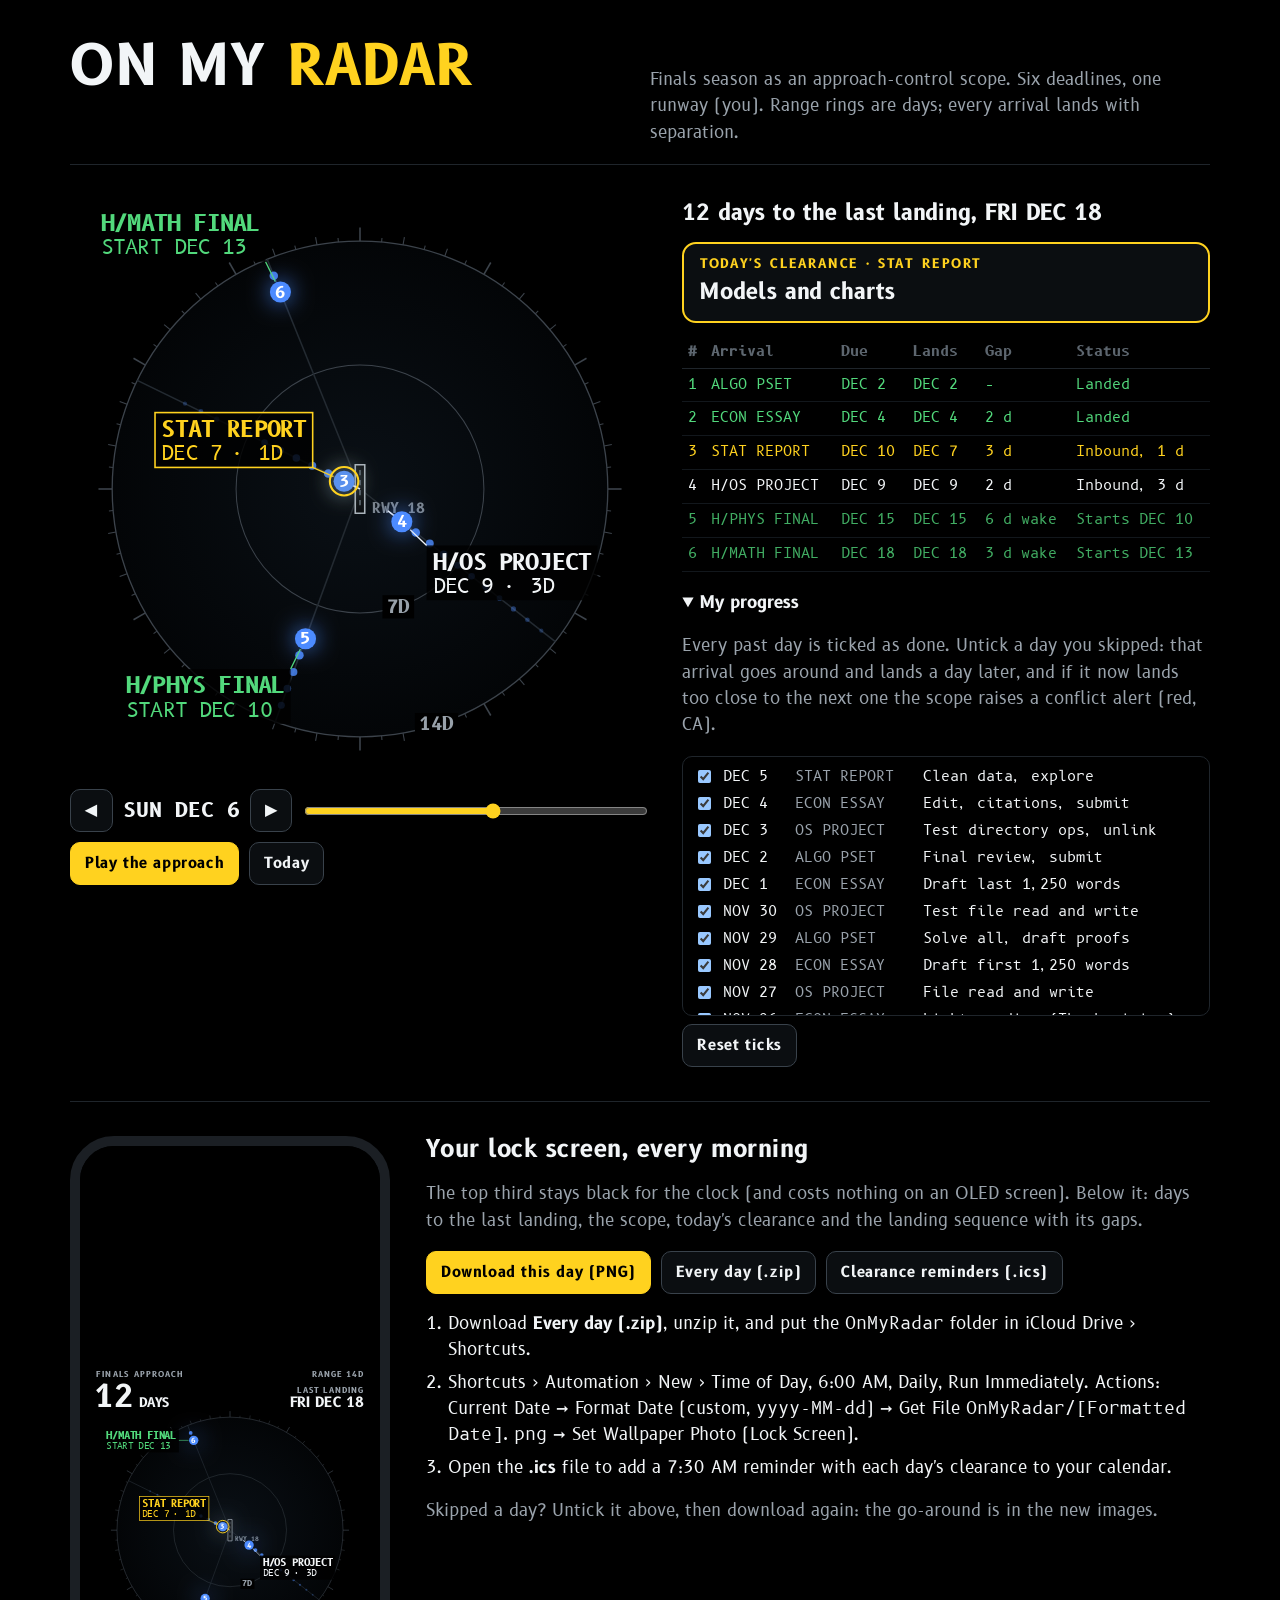
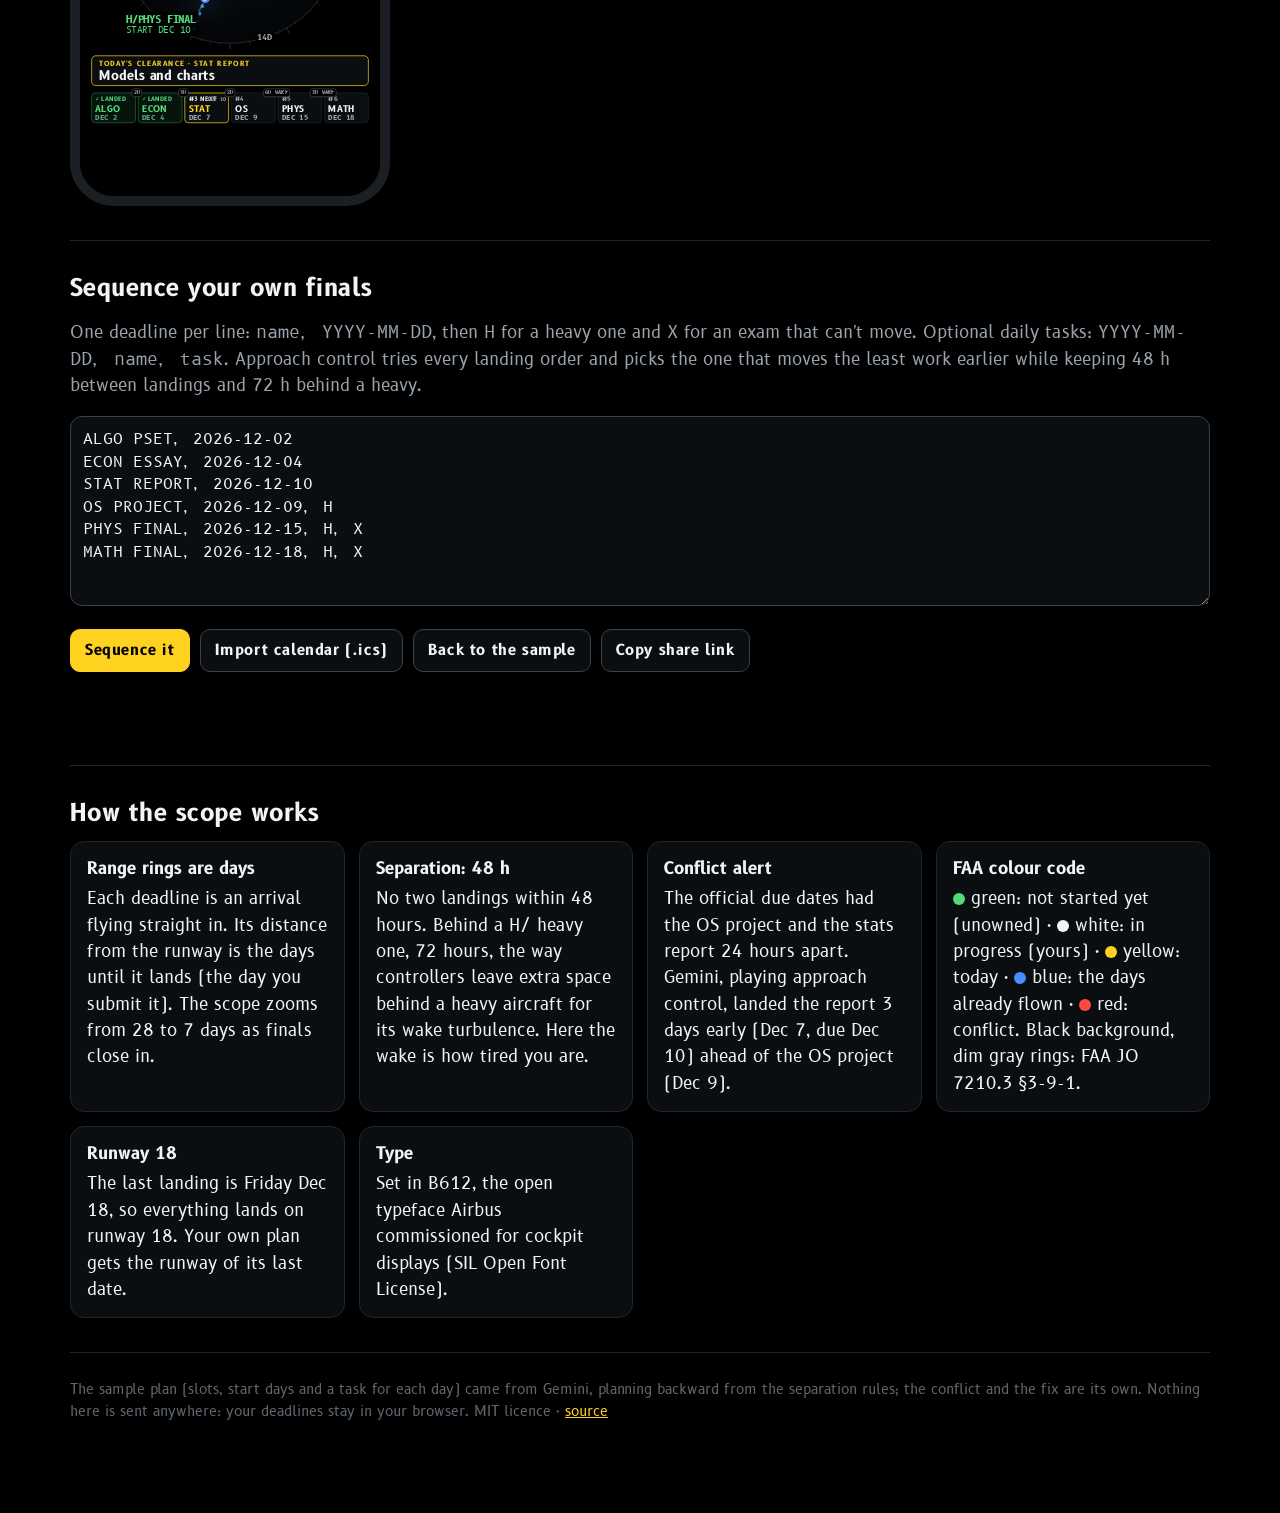
==== index.html @ 5838f240 "On My Radar: finals season as an approach-control lock screen" ====
<!doctype html>
<html lang="en">
<head>
<meta charset="utf-8">
<meta name="viewport" content="width=device-width, initial-scale=1">
<title>On My Radar · finals season as approach control</title>
<meta name="description" content="A countdown lock screen that sequences six finals deadlines like air traffic onto one runway: range rings are days, 48 h separation, extra wake gap behind the heavy ones.">
<meta property="og:title" content="On My Radar">
<meta property="og:description" content="Finals season as an approach-control radar. Six deadlines, one runway: you.">
<meta property="og:image" content="og.jpg">
<meta name="theme-color" content="#000000">
<link rel="stylesheet" href="fonts.css">
<style>
  :root { --bg:#000; --panel:#0b0e11; --line:#1f252b; --ink:#f2f5f7; --mute:#9aa3ac; --dim:#5d666f; --yellow:#ffd21f; --green:#52d97c; --blue:#4c8bff; --red:#ff4b3e; color-scheme: dark; }
  * { box-sizing: border-box; }
  html, body { margin: 0; background: var(--bg); color: var(--ink); font: 400 17px/1.55 "B612", system-ui, sans-serif; }
  main { max-width: 1180px; margin: 0 auto; padding: 0 20px 64px; overflow-x: clip; }
  a { color: var(--yellow); }
  .mono { font-family: "B612 Mono", Menlo, monospace; }
  header { padding: 40px 0 18px; display: flex; flex-wrap: wrap; gap: 8px 24px; align-items: baseline; justify-content: space-between; border-bottom: 1px solid var(--line); }
  h1 { margin: 0; font: 700 clamp(34px, 6vw, 56px)/1 "B612", sans-serif; letter-spacing: .02em; }
  h1 span { color: var(--yellow); }
  .lede { margin: 0; color: var(--mute); max-width: 560px; }
  h2 { font: 700 24px/1.2 "B612", sans-serif; margin: 0 0 12px; letter-spacing: .02em; }
  .k { display: block; font: 700 13px/1.3 "B612", sans-serif; letter-spacing: .14em; text-transform: uppercase; color: var(--yellow); }
  .muted { color: var(--mute); }
  section { padding: 34px 0; border-bottom: 1px solid var(--line); }
  .console { display: grid; grid-template-columns: minmax(0, 1.1fr) minmax(0, 1fr); gap: 32px; align-items: start; }
  #scope { width: 100%; aspect-ratio: 1; display: block; }
  .controls { display: flex; flex-wrap: wrap; gap: 10px; align-items: center; margin-top: 10px; }
  .controls input[type=range] { flex: 1 1 200px; accent-color: var(--yellow); }
  #dateLabel { font: 700 20px "B612 Mono", monospace; min-width: 9ch; text-align: center; }
  button, .btn { font: 700 15px "B612", sans-serif; letter-spacing: .04em; color: var(--ink); background: var(--panel); border: 1.5px solid #39424b; border-radius: 10px; padding: 10px 14px; cursor: pointer; }
  button:hover, .btn:hover { border-color: var(--yellow); }
  button.primary { background: var(--yellow); color: #000; border-color: var(--yellow); }
  #countdown { font: 700 22px/1.3 "B612", sans-serif; margin: 0 0 14px; }
  .clearance { border: 2px solid var(--yellow); border-radius: 14px; padding: 12px 16px; background: var(--panel); margin-bottom: 14px; }
  .clearance b { display: block; font-size: 22px; margin-top: 2px; }
  .alert { border: 2px solid var(--red); color: var(--red); border-radius: 12px; padding: 10px 14px; font-weight: 700; margin-bottom: 14px; animation: blink 1s steps(2, start) infinite; }
  @keyframes blink { 50% { border-color: transparent; } }
  @media (prefers-reduced-motion: reduce) { .alert { animation: none; } }
  table { width: 100%; border-collapse: collapse; font: 400 14px/1.35 "B612 Mono", monospace; }
  th { text-align: left; color: var(--dim); font-weight: 700; padding: 6px 6px; border-bottom: 1px solid var(--line); }
  td { padding: 7px 6px; border-bottom: 1px solid #12171c; }
  tr.landed td { color: var(--green); }
  tr.unowned td { color: var(--green); opacity: .8; }
  tr.today td { color: var(--yellow); }
  em.ca { color: var(--red); font-style: normal; font-weight: 700; }
  em.ga { color: var(--yellow); font-style: normal; }
  .tablewrap { overflow-x: auto; }
  details { margin-top: 18px; }
  summary { cursor: pointer; font-weight: 700; }
  #ticks { max-height: 260px; overflow: auto; margin: 8px 0; border: 1px solid var(--line); border-radius: 10px; padding: 6px 10px; }
  .tick { display: grid; grid-template-columns: 22px 64px 120px 1fr; gap: 8px; align-items: center; font: 400 14px "B612 Mono", monospace; padding: 4px 0; }
  .tick .nm { color: var(--mute); }
  .lock { display: grid; grid-template-columns: 320px minmax(0, 1fr); gap: 36px; align-items: start; }
  #phone { width: 100%; display: block; border-radius: 44px; border: 10px solid #1b1f24; background: #000; }
  .row { display: flex; flex-wrap: wrap; gap: 10px; margin: 14px 0; }
  ol { padding-left: 22px; } li { margin: 6px 0; }
  textarea { width: 100%; min-height: 190px; background: var(--panel); color: var(--ink); border: 1.5px solid #39424b; border-radius: 12px; padding: 12px; font: 400 15px/1.5 "B612 Mono", monospace; }
  #planMsg { min-height: 1.5em; color: var(--mute); }
  .rules { display: grid; grid-template-columns: repeat(auto-fit, minmax(240px, 1fr)); gap: 14px; }
  .rule { background: var(--panel); border: 1px solid var(--line); border-radius: 14px; padding: 14px 16px; }
  .rule b { display: block; margin-bottom: 4px; }
  .sw { display: inline-block; width: 12px; height: 12px; border-radius: 50%; margin-right: 6px; vertical-align: -1px; }
  footer { padding: 26px 0; color: var(--dim); font-size: 14px; }
  label.file { position: relative; overflow: hidden; }
  label.file input { position: absolute; inset: 0; opacity: 0; cursor: pointer; }
  @media (max-width: 860px) {
    .console, .lock { grid-template-columns: minmax(0, 1fr); }
    .lock { justify-items: center; } .lock > div { width: 100%; }
    #phone { max-width: 300px; }
    .tick { grid-template-columns: 22px 60px 1fr; } .tick .tx { grid-column: 2 / -1; }
  }
</style>
</head>
<body>
<main>
  <header>
    <h1>ON MY <span>RADAR</span></h1>
    <p class="lede">Finals season as an approach-control scope. Six deadlines, one runway (you). Range rings are days; every arrival lands with separation.</p>
  </header>

  <section class="console" aria-label="Approach control">
    <div>
      <canvas id="scope" aria-label="Radar scope of the deadlines"></canvas>
      <div class="controls">
        <button id="prev" aria-label="Previous day">◀</button>
        <span id="dateLabel"></span>
        <button id="next" aria-label="Next day">▶</button>
        <input id="slider" type="range" aria-label="Day">
        <button id="play" class="primary">Play the approach</button>
        <button id="today">Today</button>
      </div>
    </div>
    <div>
      <p id="countdown"></p>
      <div id="clearance" class="clearance"></div>
      <div id="alert" class="alert" hidden></div>
      <div class="tablewrap"><table>
        <thead><tr><th>#</th><th>Arrival</th><th>Due</th><th>Lands</th><th>Gap</th><th>Status</th></tr></thead>
        <tbody id="arrivals"></tbody>
      </table></div>
      <details open>
        <summary>My progress</summary>
        <p class="muted">Every past day is ticked as done. Untick a day you skipped: that arrival goes around and lands a day later, and if it now lands too close to the next one the scope raises a conflict alert (red, CA).</p>
        <div id="ticks"></div>
        <button id="resetTicks">Reset ticks</button>
      </details>
    </div>
  </section>

  <section class="lock" aria-label="Lock screen">
    <canvas id="phone" aria-label="Lock screen preview"></canvas>
    <div>
      <h2>Your lock screen, every morning</h2>
      <p class="muted">The top third stays black for the clock (and costs nothing on an OLED screen). Below it: days to the last landing, the scope, today's clearance and the landing sequence with its gaps.</p>
      <div class="row">
        <button id="dlPng" class="primary">Download this day (PNG)</button>
        <button id="dlZip">Every day (.zip)</button>
        <button id="dlIcs">Clearance reminders (.ics)</button>
      </div>
      <ol>
        <li>Download <b>Every day (.zip)</b>, unzip it, and put the <span class="mono">OnMyRadar</span> folder in iCloud Drive › Shortcuts.</li>
        <li>Shortcuts › Automation › New › Time of Day, 6:00 AM, Daily, Run Immediately. Actions: Current Date → Format Date (custom, <span class="mono">yyyy-MM-dd</span>) → Get File <span class="mono">OnMyRadar/[Formatted Date].png</span> → Set Wallpaper Photo (Lock Screen).</li>
        <li>Open the <b>.ics</b> file to add a 7:30 AM reminder with each day's clearance to your calendar.</li>
      </ol>
      <p class="muted">Skipped a day? Untick it above, then download again: the go-around is in the new images.</p>
    </div>
  </section>

  <section aria-label="Your own deadlines">
    <h2>Sequence your own finals</h2>
    <p class="muted">One deadline per line: <span class="mono">name, YYYY-MM-DD</span>, then <span class="mono">H</span> for a heavy one and <span class="mono">X</span> for an exam that can't move. Optional daily tasks: <span class="mono">YYYY-MM-DD, name, task</span>. Approach control tries every landing order and picks the one that moves the least work earlier while keeping 48 h between landings and 72 h behind a heavy.</p>
    <textarea id="planText" spellcheck="false" aria-label="Your deadlines"></textarea>
    <div class="row">
      <button id="sequence" class="primary">Sequence it</button>
      <label class="btn file">Import calendar (.ics)<input id="icsFile" type="file" accept=".ics,text/calendar"></label>
      <button id="samplePlan">Back to the sample</button>
      <button id="share">Copy share link</button>
    </div>
    <p id="planMsg"></p>
  </section>

  <section aria-label="How it works">
    <h2>How the scope works</h2>
    <div class="rules">
      <div class="rule"><b>Range rings are days</b>Each deadline is an arrival flying straight in. Its distance from the runway is the days until it lands (the day you submit it). The scope zooms from 28 to 7 days as finals close in.</div>
      <div class="rule"><b>Separation: 48 h</b>No two landings within 48 hours. Behind a <span class="mono">H/</span> heavy one, 72 hours, the way controllers leave extra space behind a heavy aircraft for its wake turbulence. Here the wake is how tired you are.</div>
      <div class="rule"><b>Conflict alert</b>The official due dates had the OS project and the stats report 24 hours apart. Gemini, playing approach control, landed the report 3 days early (Dec 7, due Dec 10) ahead of the OS project (Dec 9).</div>
      <div class="rule"><b>FAA colour code</b><span class="sw" style="background:var(--green)"></span>green: not started yet (unowned) · <span class="sw" style="background:var(--ink)"></span>white: in progress (yours) · <span class="sw" style="background:var(--yellow)"></span>yellow: today · <span class="sw" style="background:var(--blue)"></span>blue: the days already flown · <span class="sw" style="background:var(--red)"></span>red: conflict. Black background, dim gray rings: FAA JO 7210.3 §3-9-1.</div>
      <div class="rule"><b>Runway 18</b>The last landing is Friday Dec 18, so everything lands on runway 18. Your own plan gets the runway of its last date.</div>
      <div class="rule"><b>Type</b>Set in B612, the open typeface Airbus commissioned for cockpit displays (SIL Open Font License).</div>
    </div>
  </section>

  <footer>The sample plan (slots, start days and a task for each day) came from Gemini, planning backward from the separation rules; the conflict and the fix are its own. Nothing here is sent anywhere: your deadlines stay in your browser. MIT licence · <a href="https://github.com/arshdwani/on-my-radar">source</a></footer>
</main>
<script src="plan.js"></script>
<script src="radar.js"></script>
<script src="app.js"></script>
</body>
</html>
---- fonts.css ----
@font-face { font-family: "B612"; src: url("fonts/B612-Regular.woff") format("woff"); font-weight: 400; }
@font-face { font-family: "B612"; src: url("fonts/B612-Bold.woff") format("woff"); font-weight: 700; }
@font-face { font-family: "B612 Mono"; src: url("fonts/B612Mono-Regular.woff") format("woff"); font-weight: 400; }
@font-face { font-family: "B612 Mono"; src: url("fonts/B612Mono-Bold.woff") format("woff"); font-weight: 700; }
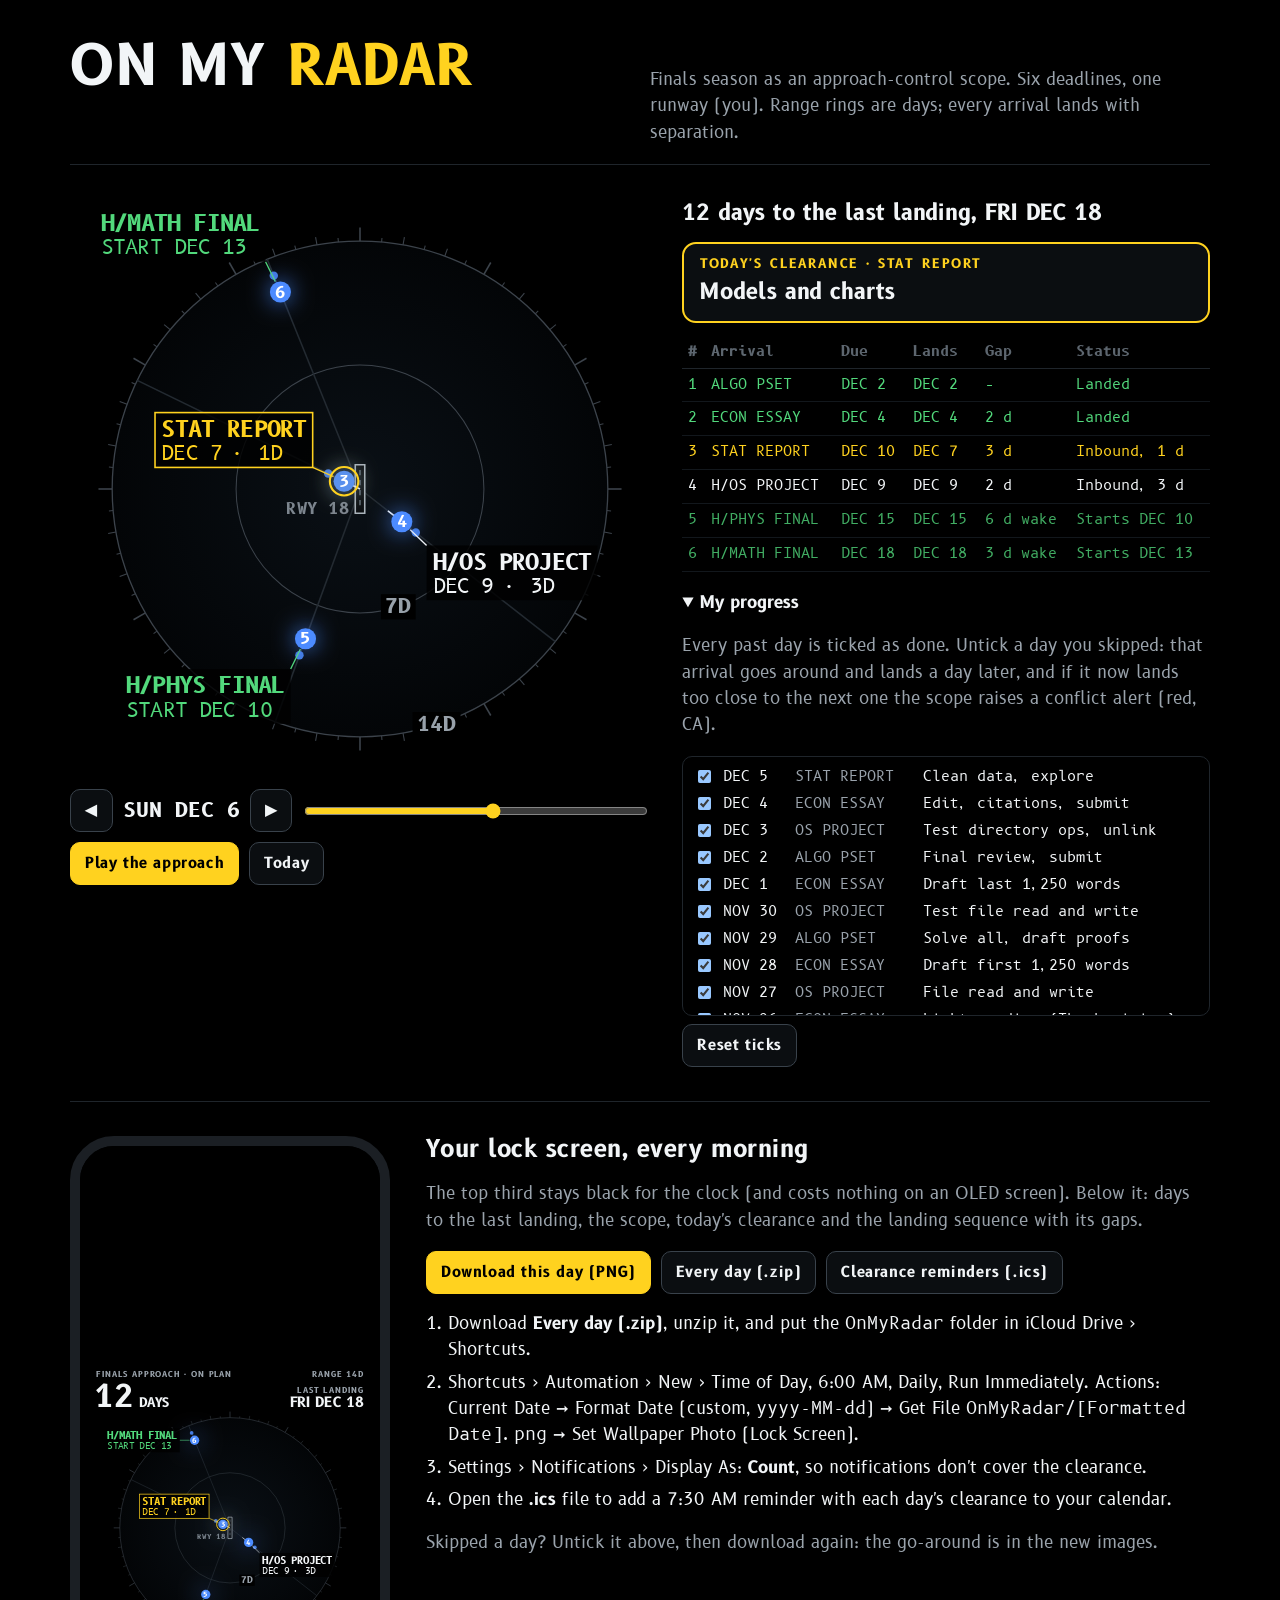
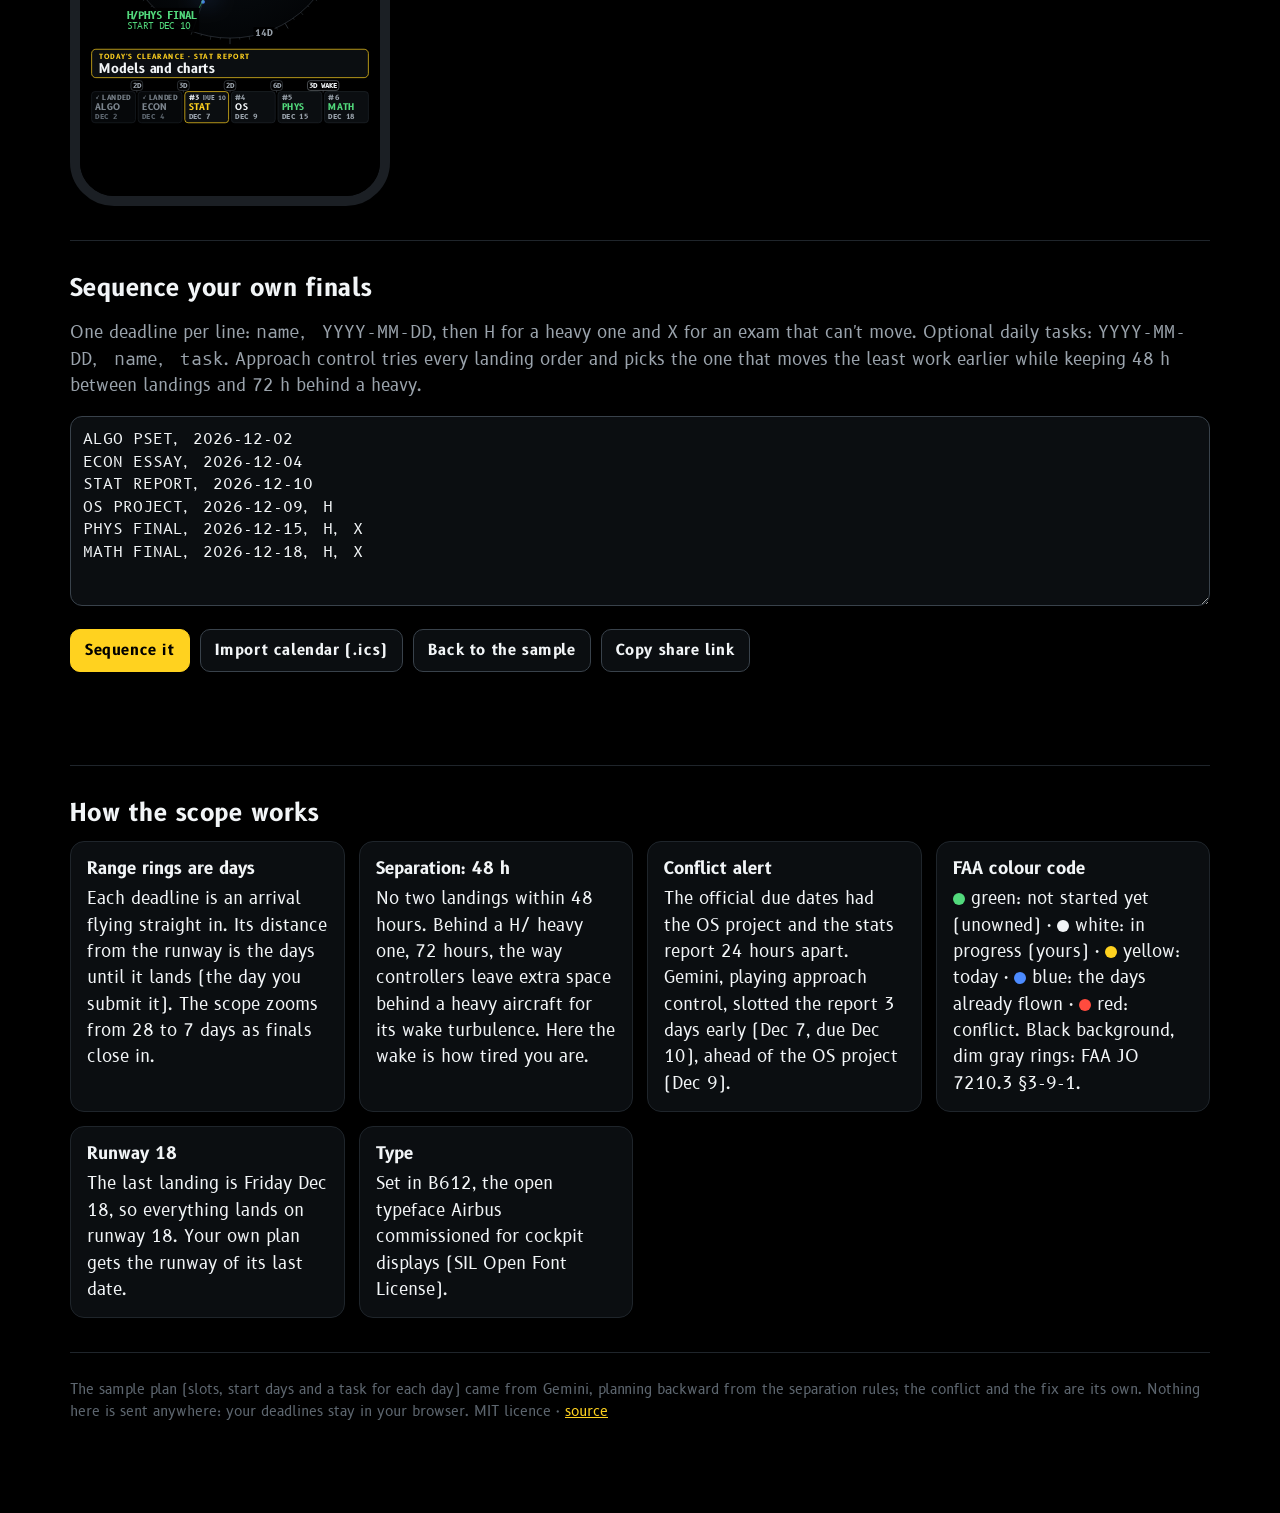
==== commit dbd44edc: "Judge fixes: trails start on day 1, ladder uses scope colours, on-plan header, wake label only at th" ====
--- a/index.html
+++ b/index.html
@@ -123,6 +123,7 @@
       <ol>
         <li>Download <b>Every day (.zip)</b>, unzip it, and put the <span class="mono">OnMyRadar</span> folder in iCloud Drive › Shortcuts.</li>
         <li>Shortcuts › Automation › New › Time of Day, 6:00 AM, Daily, Run Immediately. Actions: Current Date → Format Date (custom, <span class="mono">yyyy-MM-dd</span>) → Get File <span class="mono">OnMyRadar/[Formatted Date].png</span> → Set Wallpaper Photo (Lock Screen).</li>
+        <li>Settings › Notifications › Display As: <b>Count</b>, so notifications don't cover the clearance.</li>
         <li>Open the <b>.ics</b> file to add a 7:30 AM reminder with each day's clearance to your calendar.</li>
       </ol>
       <p class="muted">Skipped a day? Untick it above, then download again: the go-around is in the new images.</p>
@@ -147,7 +148,7 @@
     <div class="rules">
       <div class="rule"><b>Range rings are days</b>Each deadline is an arrival flying straight in. Its distance from the runway is the days until it lands (the day you submit it). The scope zooms from 28 to 7 days as finals close in.</div>
       <div class="rule"><b>Separation: 48 h</b>No two landings within 48 hours. Behind a <span class="mono">H/</span> heavy one, 72 hours, the way controllers leave extra space behind a heavy aircraft for its wake turbulence. Here the wake is how tired you are.</div>
-      <div class="rule"><b>Conflict alert</b>The official due dates had the OS project and the stats report 24 hours apart. Gemini, playing approach control, landed the report 3 days early (Dec 7, due Dec 10) ahead of the OS project (Dec 9).</div>
+      <div class="rule"><b>Conflict alert</b>The official due dates had the OS project and the stats report 24 hours apart. Gemini, playing approach control, slotted the report 3 days early (Dec 7, due Dec 10), ahead of the OS project (Dec 9).</div>
       <div class="rule"><b>FAA colour code</b><span class="sw" style="background:var(--green)"></span>green: not started yet (unowned) · <span class="sw" style="background:var(--ink)"></span>white: in progress (yours) · <span class="sw" style="background:var(--yellow)"></span>yellow: today · <span class="sw" style="background:var(--blue)"></span>blue: the days already flown · <span class="sw" style="background:var(--red)"></span>red: conflict. Black background, dim gray rings: FAA JO 7210.3 §3-9-1.</div>
       <div class="rule"><b>Runway 18</b>The last landing is Friday Dec 18, so everything lands on runway 18. Your own plan gets the runway of its last date.</div>
       <div class="rule"><b>Type</b>Set in B612, the open typeface Airbus commissioned for cockpit displays (SIL Open Font License).</div>
